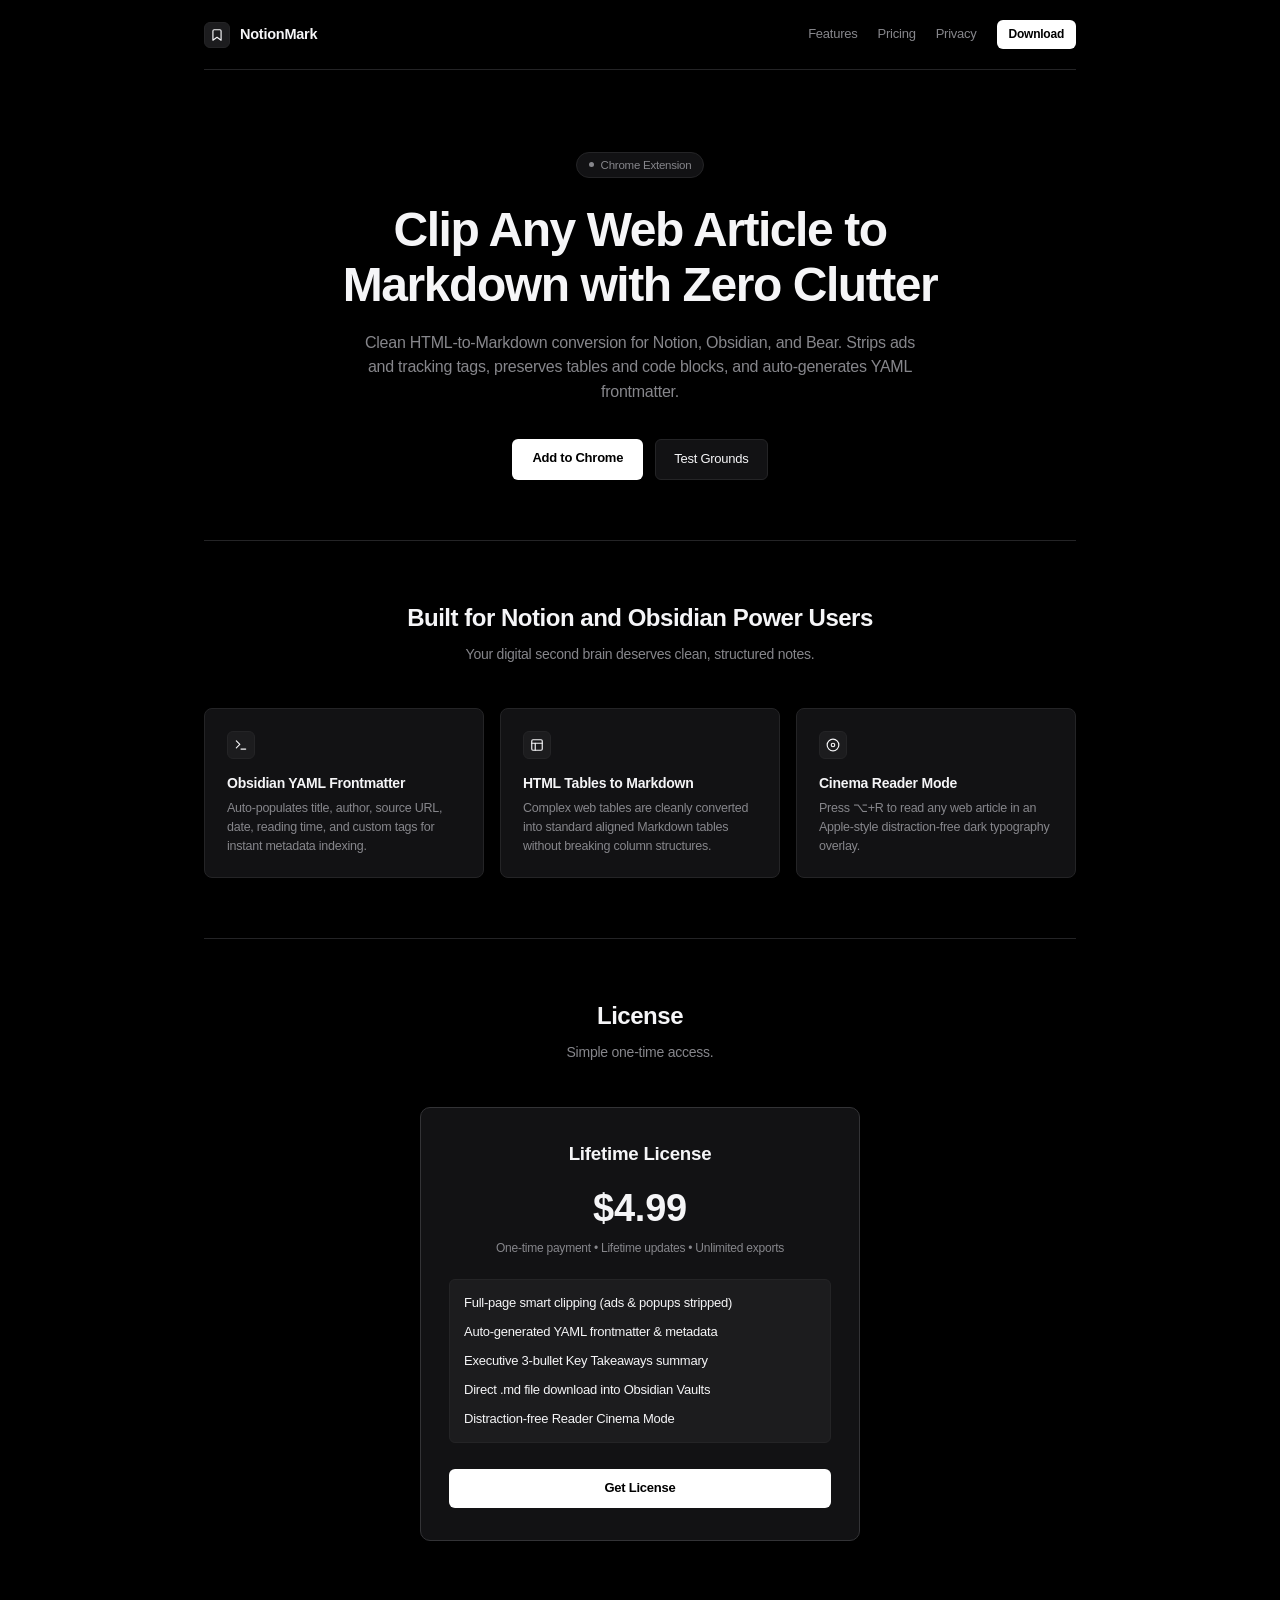
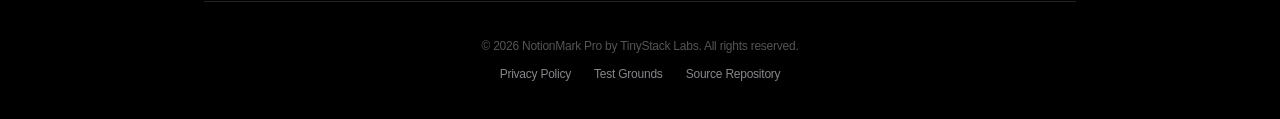
==== index.html @ 2deaf8a9 "feat: initial release of NotionMark Pro Chrome Extension and site" ====
<!DOCTYPE html>
<html lang="en">
<head>
  <meta charset="UTF-8">
  <meta name="viewport" content="width=device-width, initial-scale=1.0">
  <title>NotionMark Pro — Smart Markdown Clipper for Notion & Obsidian</title>
  <meta name="description" content="Clip clean web articles, documentation, and tables to Markdown with YAML frontmatter and key takeaways. 100% private, on-device, and fast.">
  <link rel="icon" type="image/png" href="icons/icon48.png">
  <style>
    :root {
      --bg: #000000;
      --surface: #121214;
      --surface-elevated: #1c1c1e;
      --border: #242426;
      --border-medium: #333336;
      --text: #f5f5f7;
      --text-muted: #86868b;
      --text-dim: #545458;
    }
    * { box-sizing: border-box; margin: 0; padding: 0; -webkit-font-smoothing: antialiased; }
    body {
      background-color: var(--bg);
      color: var(--text);
      font-family: -apple-system, BlinkMacSystemFont, "SF Pro Text", "SF Pro Display", "Helvetica Neue", sans-serif;
      line-height: 1.45;
      letter-spacing: -0.015em;
    }
    .container {
      max-width: 920px;
      margin: 0 auto;
      padding: 0 24px;
    }

    header {
      padding: 20px 0;
      border-bottom: 1px solid var(--border);
    }
    nav {
      display: flex;
      justify-content: space-between;
      align-items: center;
    }
    .brand {
      display: flex;
      align-items: center;
      gap: 10px;
      text-decoration: none;
      color: var(--text);
      font-weight: 600;
      font-size: 14.5px;
    }
    .brand-mark {
      width: 26px;
      height: 26px;
      background: var(--surface-elevated);
      border: 1px solid var(--border);
      border-radius: 6px;
      display: flex;
      align-items: center;
      justify-content: center;
      color: var(--text);
    }
    .nav-links {
      display: flex;
      align-items: center;
      gap: 20px;
    }
    .nav-link {
      color: var(--text-muted);
      text-decoration: none;
      font-size: 13px;
      transition: color 0.15s ease;
    }
    .nav-link:hover { color: var(--text); }
    .btn-nav {
      background: #ffffff;
      color: #000000;
      font-weight: 600;
      font-size: 12px;
      padding: 6px 12px;
      border-radius: 6px;
      text-decoration: none;
    }

    .hero {
      padding: 80px 0 60px 0;
      text-align: center;
    }
    .pill {
      display: inline-flex;
      align-items: center;
      gap: 7px;
      background: var(--surface);
      border: 1px solid var(--border);
      color: var(--text-muted);
      font-size: 11.5px;
      font-weight: 500;
      padding: 4px 12px;
      border-radius: 980px;
      margin-bottom: 24px;
    }
    .pill-dot { width: 5px; height: 5px; background: var(--text-muted); border-radius: 50%; }
    .hero h1 {
      font-size: clamp(32px, 5vw, 48px);
      font-weight: 700;
      letter-spacing: -0.03em;
      line-height: 1.15;
      margin-bottom: 18px;
      max-width: 720px;
      margin-left: auto;
      margin-right: auto;
    }
    .hero p {
      font-size: 16px;
      color: var(--text-muted);
      max-width: 580px;
      margin: 0 auto 34px auto;
      line-height: 1.55;
    }
    .hero-actions {
      display: flex;
      justify-content: center;
      gap: 12px;
    }
    .btn-primary {
      background: #ffffff;
      color: #000000;
      padding: 10px 20px;
      border-radius: 6px;
      font-size: 13px;
      font-weight: 600;
      text-decoration: none;
    }
    .btn-secondary {
      background: var(--surface);
      color: var(--text);
      border: 1px solid var(--border);
      padding: 10px 18px;
      border-radius: 6px;
      font-size: 13px;
      font-weight: 500;
      text-decoration: none;
    }

    .features {
      padding: 60px 0;
      border-top: 1px solid var(--border);
    }
    .section-head {
      text-align: center;
      margin-bottom: 44px;
    }
    .section-head h2 {
      font-size: 24px;
      font-weight: 600;
      letter-spacing: -0.02em;
      margin-bottom: 8px;
    }
    .section-head p {
      color: var(--text-muted);
      font-size: 14px;
    }
    .grid {
      display: grid;
      grid-template-columns: repeat(auto-fit, minmax(260px, 1fr));
      gap: 16px;
    }
    .card {
      background: var(--surface);
      border: 1px solid var(--border);
      border-radius: 8px;
      padding: 22px;
    }
    .card-icon-box {
      width: 28px;
      height: 28px;
      background: var(--surface-elevated);
      border: 1px solid var(--border);
      border-radius: 6px;
      display: flex;
      align-items: center;
      justify-content: center;
      margin-bottom: 14px;
      color: var(--text);
    }
    .card h3 {
      font-size: 14px;
      font-weight: 600;
      margin-bottom: 6px;
    }
    .card p {
      font-size: 12.5px;
      color: var(--text-muted);
      line-height: 1.5;
    }

    .pricing {
      padding: 60px 0;
      border-top: 1px solid var(--border);
    }
    .pricing-card {
      max-width: 440px;
      margin: 0 auto;
      background: var(--surface);
      border: 1px solid var(--border-medium);
      border-radius: 10px;
      padding: 32px 28px;
      text-align: center;
    }
    .price-amount {
      font-size: 38px;
      font-weight: 700;
      color: var(--text);
      margin: 14px 0 4px 0;
    }
    .price-sub {
      color: var(--text-muted);
      font-size: 12px;
      margin-bottom: 22px;
    }
    .pricing-list {
      list-style: none;
      text-align: left;
      font-size: 13px;
      color: var(--text-muted);
      display: flex;
      flex-direction: column;
      gap: 10px;
      margin-bottom: 26px;
      padding: 14px;
      background: var(--surface-elevated);
      border-radius: 6px;
      border: 1px solid var(--border);
    }
    .pricing-list li { display: flex; align-items: center; gap: 8px; color: var(--text); }

    footer {
      padding: 36px 0;
      border-top: 1px solid var(--border);
      text-align: center;
      color: var(--text-dim);
      font-size: 12px;
    }
    footer a { color: var(--text-muted); text-decoration: none; margin: 0 10px; }
  </style>
</head>
<body>
  <div class="container">
    <header>
      <nav>
        <a href="#" class="brand">
          <div class="brand-mark">
            <svg width="14" height="14" viewBox="0 0 24 24" fill="none" stroke="currentColor" stroke-width="2" stroke-linecap="round" stroke-linejoin="round">
              <path d="M19 21l-7-5-7 5V5a2 2 0 0 1 2-2h10a2 2 0 0 1 2 2z"/>
            </svg>
          </div>
          <span>NotionMark</span>
        </a>
        <div class="nav-links">
          <a href="#features" class="nav-link">Features</a>
          <a href="#pricing" class="nav-link">Pricing</a>
          <a href="privacy.html" class="nav-link">Privacy</a>
          <a href="#pricing" class="btn-nav">Download</a>
        </div>
      </nav>
    </header>

    <section class="hero">
      <div class="pill">
        <span class="pill-dot"></span>
        <span>Chrome Extension</span>
      </div>
      <h1>Clip Any Web Article to Markdown with Zero Clutter</h1>
      <p>Clean HTML-to-Markdown conversion for Notion, Obsidian, and Bear. Strips ads and tracking tags, preserves tables and code blocks, and auto-generates YAML frontmatter.</p>
      <div class="hero-actions">
        <a href="#pricing" class="btn-primary">Add to Chrome</a>
        <a href="demo-test.html" class="btn-secondary">Test Grounds</a>
      </div>
    </section>

    <section class="features" id="features">
      <div class="section-head">
        <h2>Built for Notion and Obsidian Power Users</h2>
        <p>Your digital second brain deserves clean, structured notes.</p>
      </div>
      <div class="grid">
        <div class="card">
          <div class="card-icon-box">
            <svg width="14" height="14" viewBox="0 0 24 24" fill="none" stroke="currentColor" stroke-width="2" stroke-linecap="round" stroke-linejoin="round">
              <polyline points="4 17 10 11 4 5"/>
              <line x1="12" y1="19" x2="20" y2="19"/>
            </svg>
          </div>
          <h3>Obsidian YAML Frontmatter</h3>
          <p>Auto-populates title, author, source URL, date, reading time, and custom tags for instant metadata indexing.</p>
        </div>
        <div class="card">
          <div class="card-icon-box">
            <svg width="14" height="14" viewBox="0 0 24 24" fill="none" stroke="currentColor" stroke-width="2" stroke-linecap="round" stroke-linejoin="round">
              <rect x="3" y="3" width="18" height="18" rx="2"/>
              <path d="M3 9h18"/>
              <path d="M9 21V9"/>
            </svg>
          </div>
          <h3>HTML Tables to Markdown</h3>
          <p>Complex web tables are cleanly converted into standard aligned Markdown tables without breaking column structures.</p>
        </div>
        <div class="card">
          <div class="card-icon-box">
            <svg width="14" height="14" viewBox="0 0 24 24" fill="none" stroke="currentColor" stroke-width="2" stroke-linecap="round" stroke-linejoin="round">
              <circle cx="12" cy="12" r="10"/>
              <circle cx="12" cy="12" r="3"/>
            </svg>
          </div>
          <h3>Cinema Reader Mode</h3>
          <p>Press ⌥+R to read any web article in an Apple-style distraction-free dark typography overlay.</p>
        </div>
      </div>
    </section>

    <section class="pricing" id="pricing">
      <div class="section-head">
        <h2>License</h2>
        <p>Simple one-time access.</p>
      </div>
      <div class="pricing-card">
        <h3>Lifetime License</h3>
        <div class="price-amount">$4.99</div>
        <p class="price-sub">One-time payment • Lifetime updates • Unlimited exports</p>
        <ul class="pricing-list">
          <li>Full-page smart clipping (ads & popups stripped)</li>
          <li>Auto-generated YAML frontmatter & metadata</li>
          <li>Executive 3-bullet Key Takeaways summary</li>
          <li>Direct .md file download into Obsidian Vaults</li>
          <li>Distraction-free Reader Cinema Mode</li>
        </ul>
        <a href="#" class="btn-primary" style="display: block; width: 100%; text-align: center;">Get License</a>
      </div>
    </section>

    <footer>
      <p>&copy; 2026 NotionMark Pro by TinyStack Labs. All rights reserved.</p>
      <div style="margin-top: 10px;">
        <a href="privacy.html">Privacy Policy</a>
        <a href="demo-test.html">Test Grounds</a>
        <a href="https://github.com/joshuajaimon7/notionmark-pro">Source Repository</a>
      </div>
    </footer>
  </div>
</body>
</html>
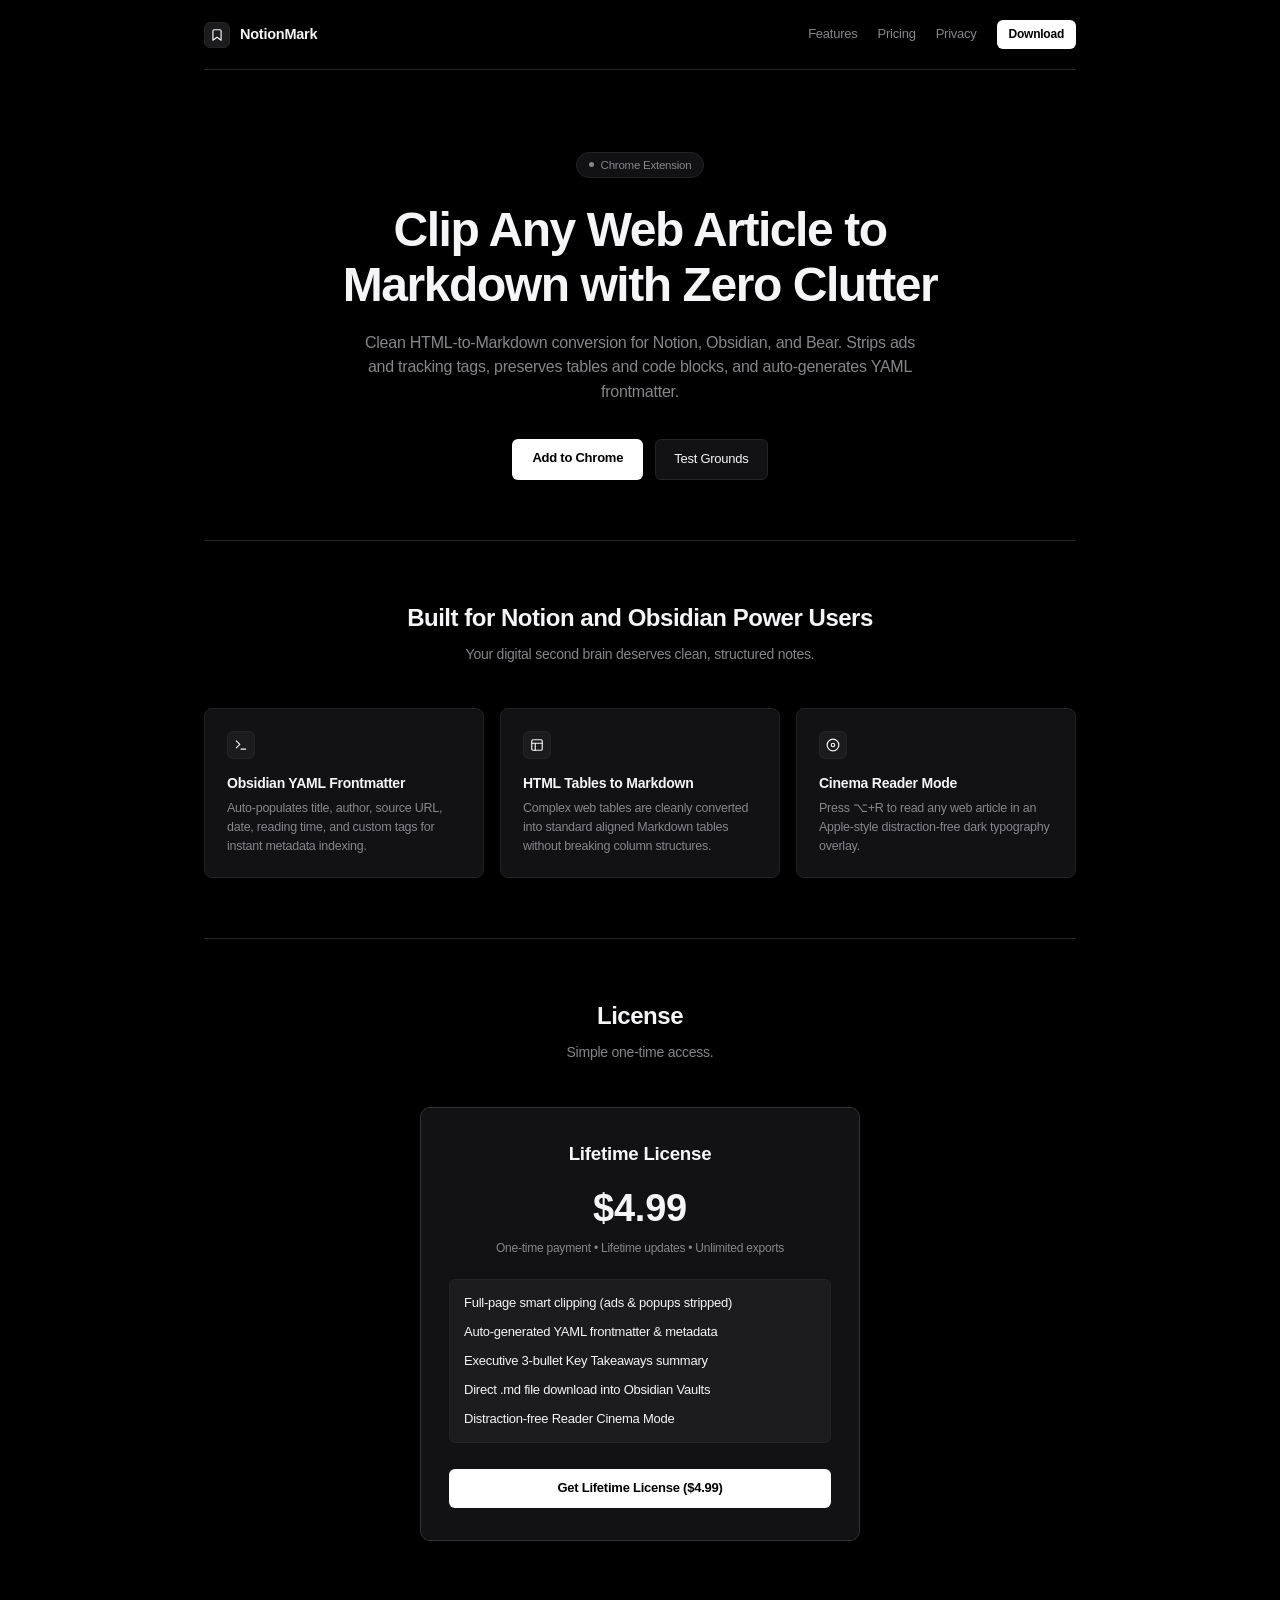
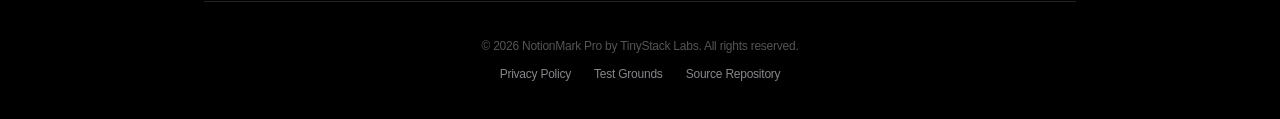
==== commit 184ce61e: "Wire official Lemon Squeezy checkout link to extension popup and landing page" ====
--- a/index.html
+++ b/index.html
@@ -334,7 +334,7 @@
           <li>Direct .md file download into Obsidian Vaults</li>
           <li>Distraction-free Reader Cinema Mode</li>
         </ul>
-        <a href="#" class="btn-primary" style="display: block; width: 100%; text-align: center;">Get License</a>
+        <a href="https://micro-software-lab.lemonsqueezy.com/checkout/buy/3398b4ef-ca82-4a92-9bd9-af5bf314304c" class="btn-primary" style="display: block; width: 100%; text-align: center;">Get Lifetime License ($4.99)</a>
       </div>
     </section>
 
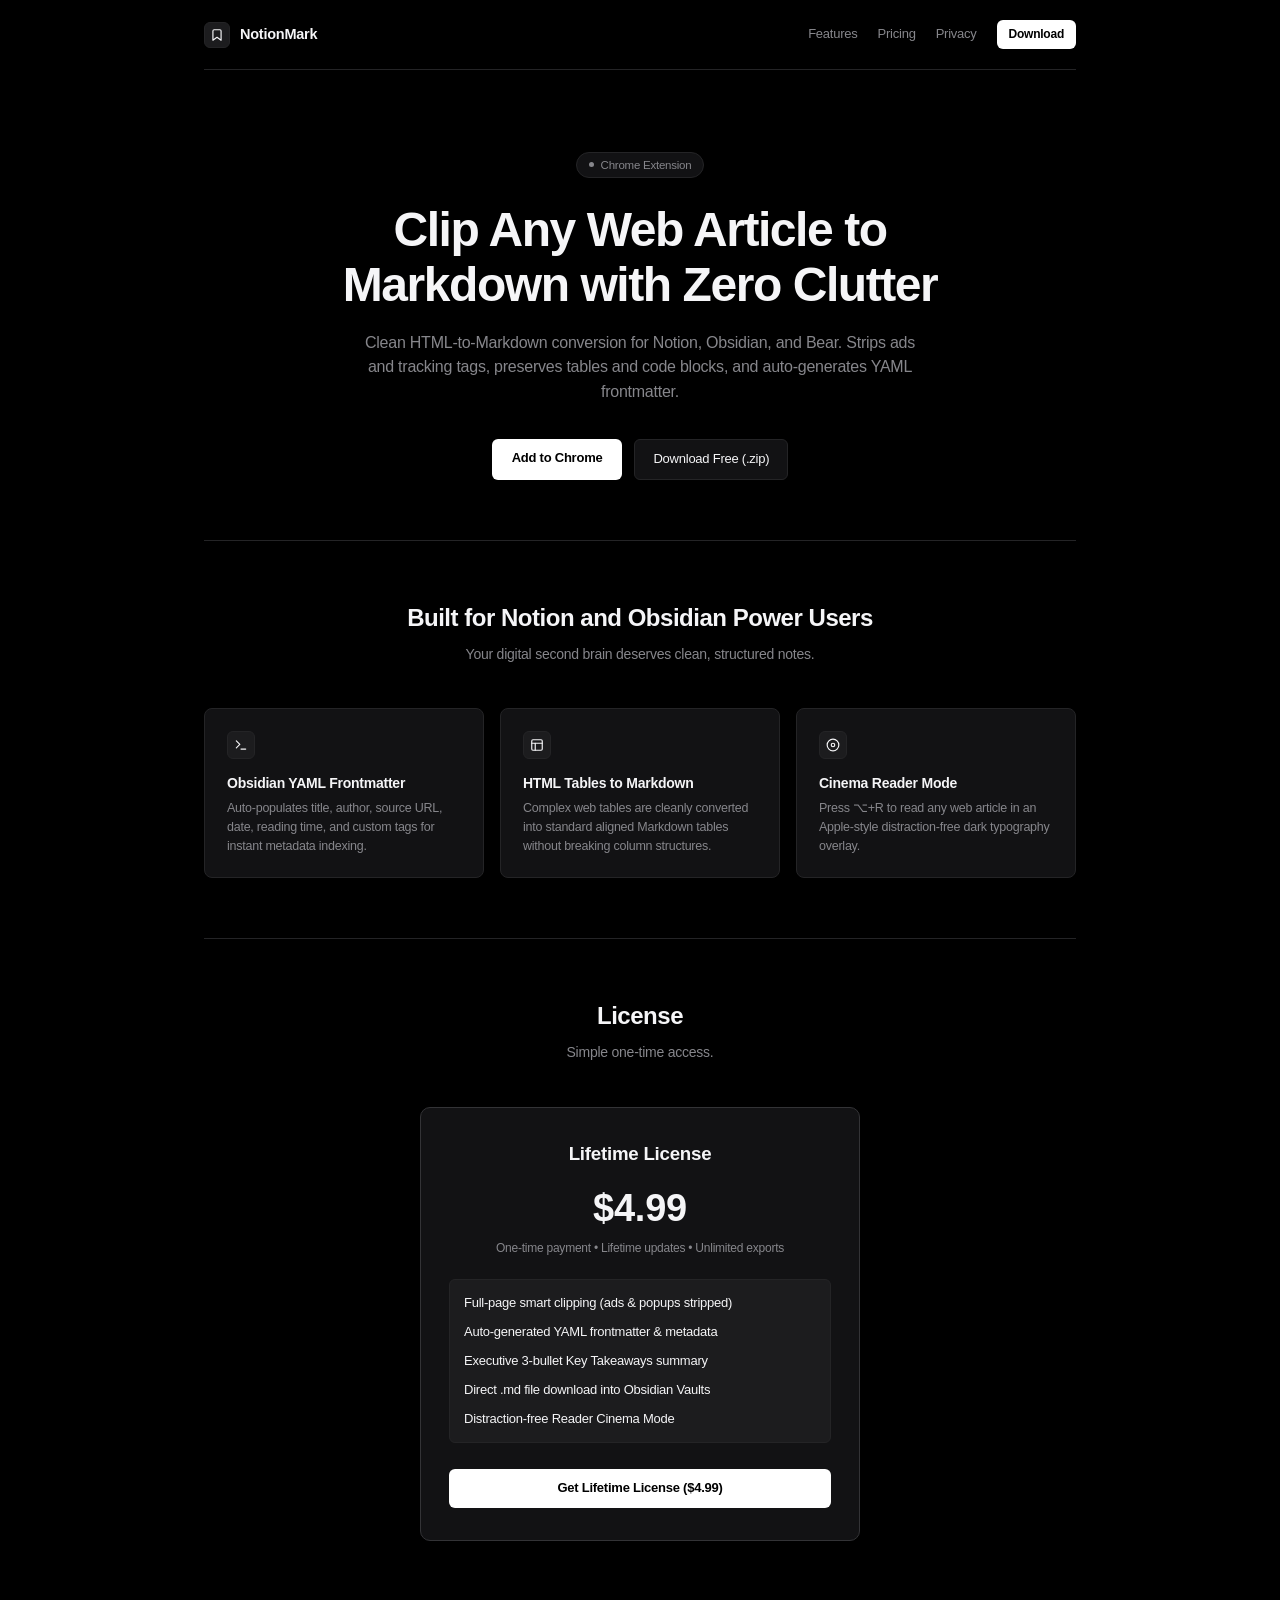
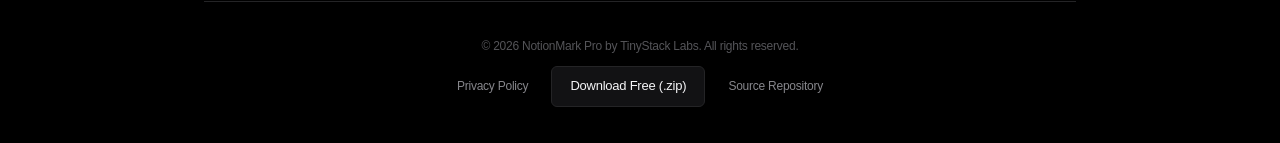
==== commit e262e58c: "feat: wire direct free release download button" ====
--- a/index.html
+++ b/index.html
@@ -274,7 +274,7 @@
       <p>Clean HTML-to-Markdown conversion for Notion, Obsidian, and Bear. Strips ads and tracking tags, preserves tables and code blocks, and auto-generates YAML frontmatter.</p>
       <div class="hero-actions">
         <a href="#pricing" class="btn-primary">Add to Chrome</a>
-        <a href="demo-test.html" class="btn-secondary">Test Grounds</a>
+        <a href="https://github.com/joshuajaimon7/notionmark-pro/releases/latest/download/04-notionmark-pro.zip" class="btn-secondary" style="display:inline-flex;align-items:center;gap:6px;">Download Free (.zip)</a>
       </div>
     </section>
 
@@ -342,7 +342,7 @@
       <p>&copy; 2026 NotionMark Pro by TinyStack Labs. All rights reserved.</p>
       <div style="margin-top: 10px;">
         <a href="privacy.html">Privacy Policy</a>
-        <a href="demo-test.html">Test Grounds</a>
+        <a href="https://github.com/joshuajaimon7/notionmark-pro/releases/latest/download/04-notionmark-pro.zip" class="btn-secondary" style="display:inline-flex;align-items:center;gap:6px;">Download Free (.zip)</a>
         <a href="https://github.com/joshuajaimon7/notionmark-pro">Source Repository</a>
       </div>
     </footer>
